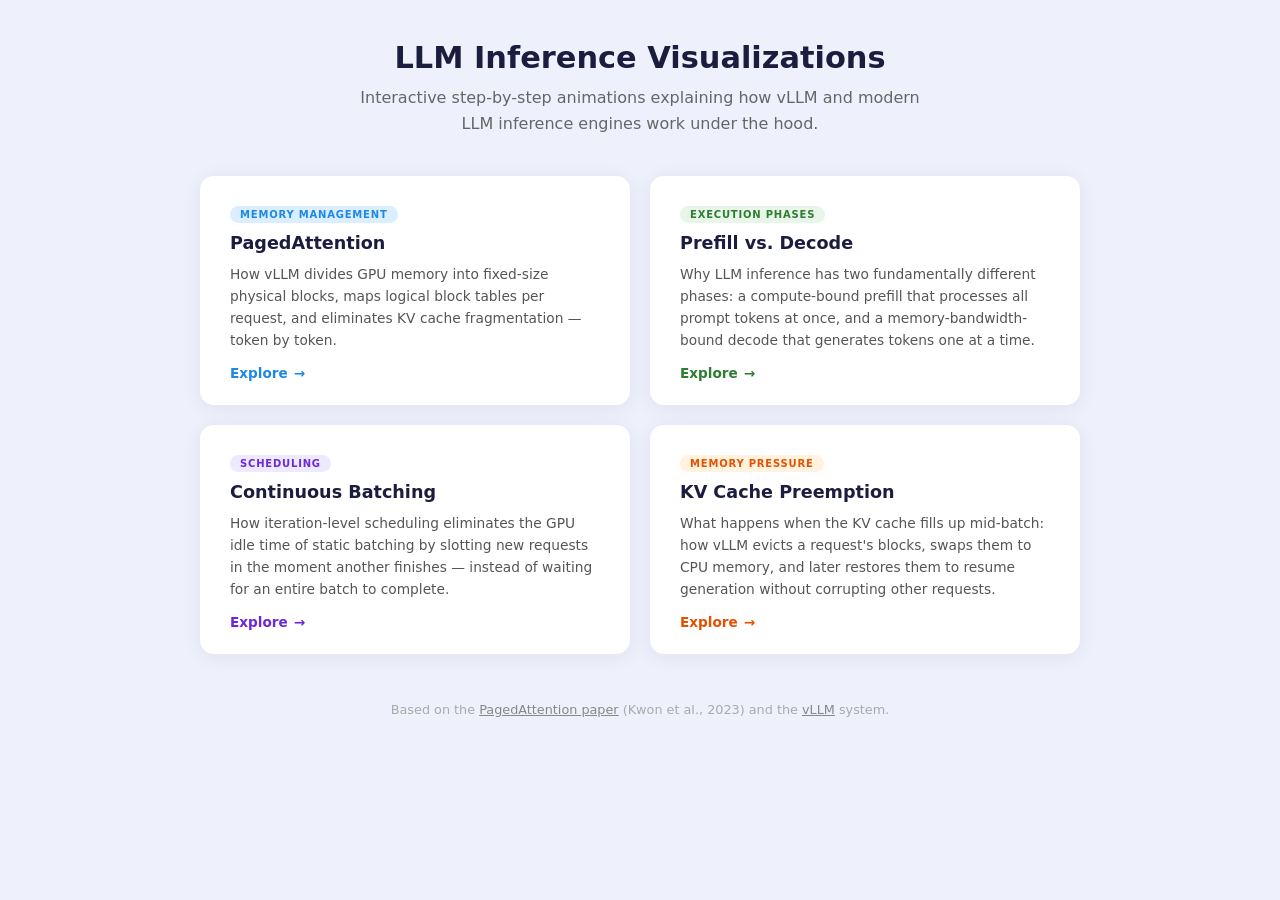
==== vllm/index.html @ 936f93af "Add vLLM inference visualizations suite (/vllm/) - index.html: home page with cards for all 4 animat" ====
<!DOCTYPE html>
<html lang="en">
<head>
<meta charset="UTF-8">
<title>LLM Inference Visualizations</title>
<style>
*{box-sizing:border-box;margin:0;padding:0}
body{
  background:#eef0fc;
  font-family:'Segoe UI',system-ui,sans-serif;
  display:flex;flex-direction:column;align-items:center;
  min-height:100vh;padding:40px 16px;
}
header{text-align:center;margin-bottom:40px}
h1{font-size:1.9rem;color:#1a1d3e;font-weight:800;margin-bottom:10px}
.subtitle{font-size:1rem;color:#666;max-width:580px;line-height:1.6}

.grid{
  display:grid;
  grid-template-columns:repeat(2,1fr);
  gap:20px;
  max-width:880px;width:100%;
}

.card{
  background:#fff;
  border-radius:14px;
  padding:28px 28px 22px;
  box-shadow:0 3px 20px #1a1d3e12;
  text-decoration:none;
  display:flex;flex-direction:column;gap:10px;
  border:2px solid transparent;
  transition:transform .15s ease, box-shadow .15s ease, border-color .15s ease;
}
.card:hover{
  transform:translateY(-3px);
  box-shadow:0 8px 32px #1a1d3e20;
  border-color:var(--accent);
}

.card-tag{
  display:inline-flex;align-items:center;
  background:var(--accent-light);
  color:var(--accent);
  font-size:10px;font-weight:800;
  padding:3px 10px;border-radius:20px;
  text-transform:uppercase;letter-spacing:.8px;
  width:fit-content;
}
.card h2{font-size:1.1rem;color:#1a1d3e;font-weight:700}
.card p{font-size:.86rem;color:#555;line-height:1.6;flex:1}
.card-cta{
  display:flex;align-items:center;gap:6px;
  font-size:.85rem;font-weight:700;color:var(--accent);
  margin-top:4px;
}
.card-cta::after{content:'→';transition:transform .15s}
.card:hover .card-cta::after{transform:translateX(4px)}

.card.blue  {--accent:#1e88e5;--accent-light:#dbeeff}
.card.green {--accent:#2e7d32;--accent-light:#e8f5e9}
.card.purple{--accent:#6d28d9;--accent-light:#ede9fe}
.card.orange{--accent:#e65100;--accent-light:#fff3e0}

footer{margin-top:48px;font-size:.8rem;color:#aaa;text-align:center}
</style>
</head>
<body>

<header>
  <h1>LLM Inference Visualizations</h1>
  <p class="subtitle">Interactive step-by-step animations explaining how vLLM and modern LLM inference engines work under the hood.</p>
</header>

<div class="grid">

  <a class="card blue" href="paged-attention.html">
    <span class="card-tag">Memory Management</span>
    <h2>PagedAttention</h2>
    <p>How vLLM divides GPU memory into fixed-size physical blocks, maps logical block tables per request, and eliminates KV cache fragmentation — token by token.</p>
    <span class="card-cta">Explore</span>
  </a>

  <a class="card green" href="prefill-decode.html">
    <span class="card-tag">Execution Phases</span>
    <h2>Prefill vs. Decode</h2>
    <p>Why LLM inference has two fundamentally different phases: a compute-bound prefill that processes all prompt tokens at once, and a memory-bandwidth-bound decode that generates tokens one at a time.</p>
    <span class="card-cta">Explore</span>
  </a>

  <a class="card purple" href="continuous-batching.html">
    <span class="card-tag">Scheduling</span>
    <h2>Continuous Batching</h2>
    <p>How iteration-level scheduling eliminates the GPU idle time of static batching by slotting new requests in the moment another finishes — instead of waiting for an entire batch to complete.</p>
    <span class="card-cta">Explore</span>
  </a>

  <a class="card orange" href="kv-preemption.html">
    <span class="card-tag">Memory Pressure</span>
    <h2>KV Cache Preemption</h2>
    <p>What happens when the KV cache fills up mid-batch: how vLLM evicts a request's blocks, swaps them to CPU memory, and later restores them to resume generation without corrupting other requests.</p>
    <span class="card-cta">Explore</span>
  </a>

</div>

<footer>Based on the <a href="https://arxiv.org/abs/2309.06180" style="color:#888">PagedAttention paper</a> (Kwon et al., 2023) and the <a href="https://github.com/vllm-project/vllm" style="color:#888">vLLM</a> system.</footer>

</body>
</html>
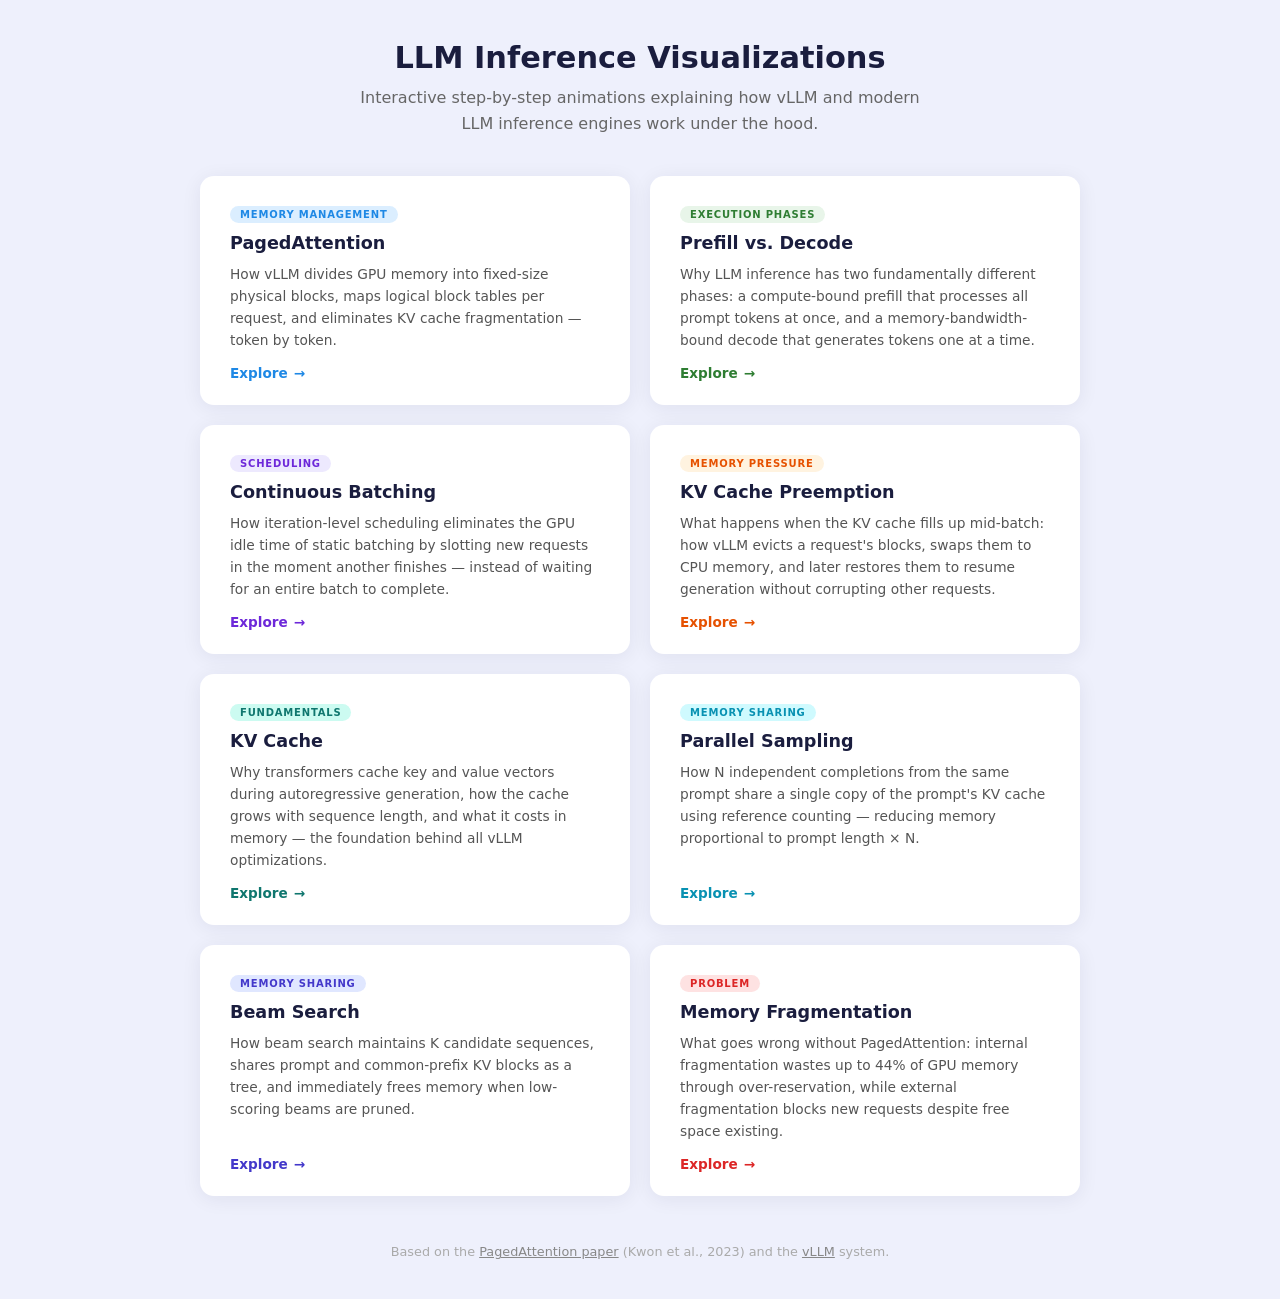
==== commit 511dc20a: "Add vLLM inference visualizations" ====
--- a/vllm/index.html
+++ b/vllm/index.html
@@ -61,6 +61,10 @@
 .card.green {--accent:#2e7d32;--accent-light:#e8f5e9}
 .card.purple{--accent:#6d28d9;--accent-light:#ede9fe}
 .card.orange{--accent:#e65100;--accent-light:#fff3e0}
+.card.teal  {--accent:#0f766e;--accent-light:#ccfbf1}
+.card.cyan  {--accent:#0891b2;--accent-light:#cffafe}
+.card.indigo{--accent:#4338ca;--accent-light:#e0e7ff}
+.card.red   {--accent:#dc2626;--accent-light:#fee2e2}
 
 footer{margin-top:48px;font-size:.8rem;color:#aaa;text-align:center}
 </style>
@@ -102,6 +106,34 @@
     <span class="card-cta">Explore</span>
   </a>
 
+  <a class="card teal" href="kv-cache.html">
+    <span class="card-tag">Fundamentals</span>
+    <h2>KV Cache</h2>
+    <p>Why transformers cache key and value vectors during autoregressive generation, how the cache grows with sequence length, and what it costs in memory — the foundation behind all vLLM optimizations.</p>
+    <span class="card-cta">Explore</span>
+  </a>
+
+  <a class="card cyan" href="parallel-sampling.html">
+    <span class="card-tag">Memory Sharing</span>
+    <h2>Parallel Sampling</h2>
+    <p>How N independent completions from the same prompt share a single copy of the prompt's KV cache using reference counting — reducing memory proportional to prompt length × N.</p>
+    <span class="card-cta">Explore</span>
+  </a>
+
+  <a class="card indigo" href="beam-search.html">
+    <span class="card-tag">Memory Sharing</span>
+    <h2>Beam Search</h2>
+    <p>How beam search maintains K candidate sequences, shares prompt and common-prefix KV blocks as a tree, and immediately frees memory when low-scoring beams are pruned.</p>
+    <span class="card-cta">Explore</span>
+  </a>
+
+  <a class="card red" href="fragmentation.html">
+    <span class="card-tag">Problem</span>
+    <h2>Memory Fragmentation</h2>
+    <p>What goes wrong without PagedAttention: internal fragmentation wastes up to 44% of GPU memory through over-reservation, while external fragmentation blocks new requests despite free space existing.</p>
+    <span class="card-cta">Explore</span>
+  </a>
+
 </div>
 
 <footer>Based on the <a href="https://arxiv.org/abs/2309.06180" style="color:#888">PagedAttention paper</a> (Kwon et al., 2023) and the <a href="https://github.com/vllm-project/vllm" style="color:#888">vLLM</a> system.</footer>
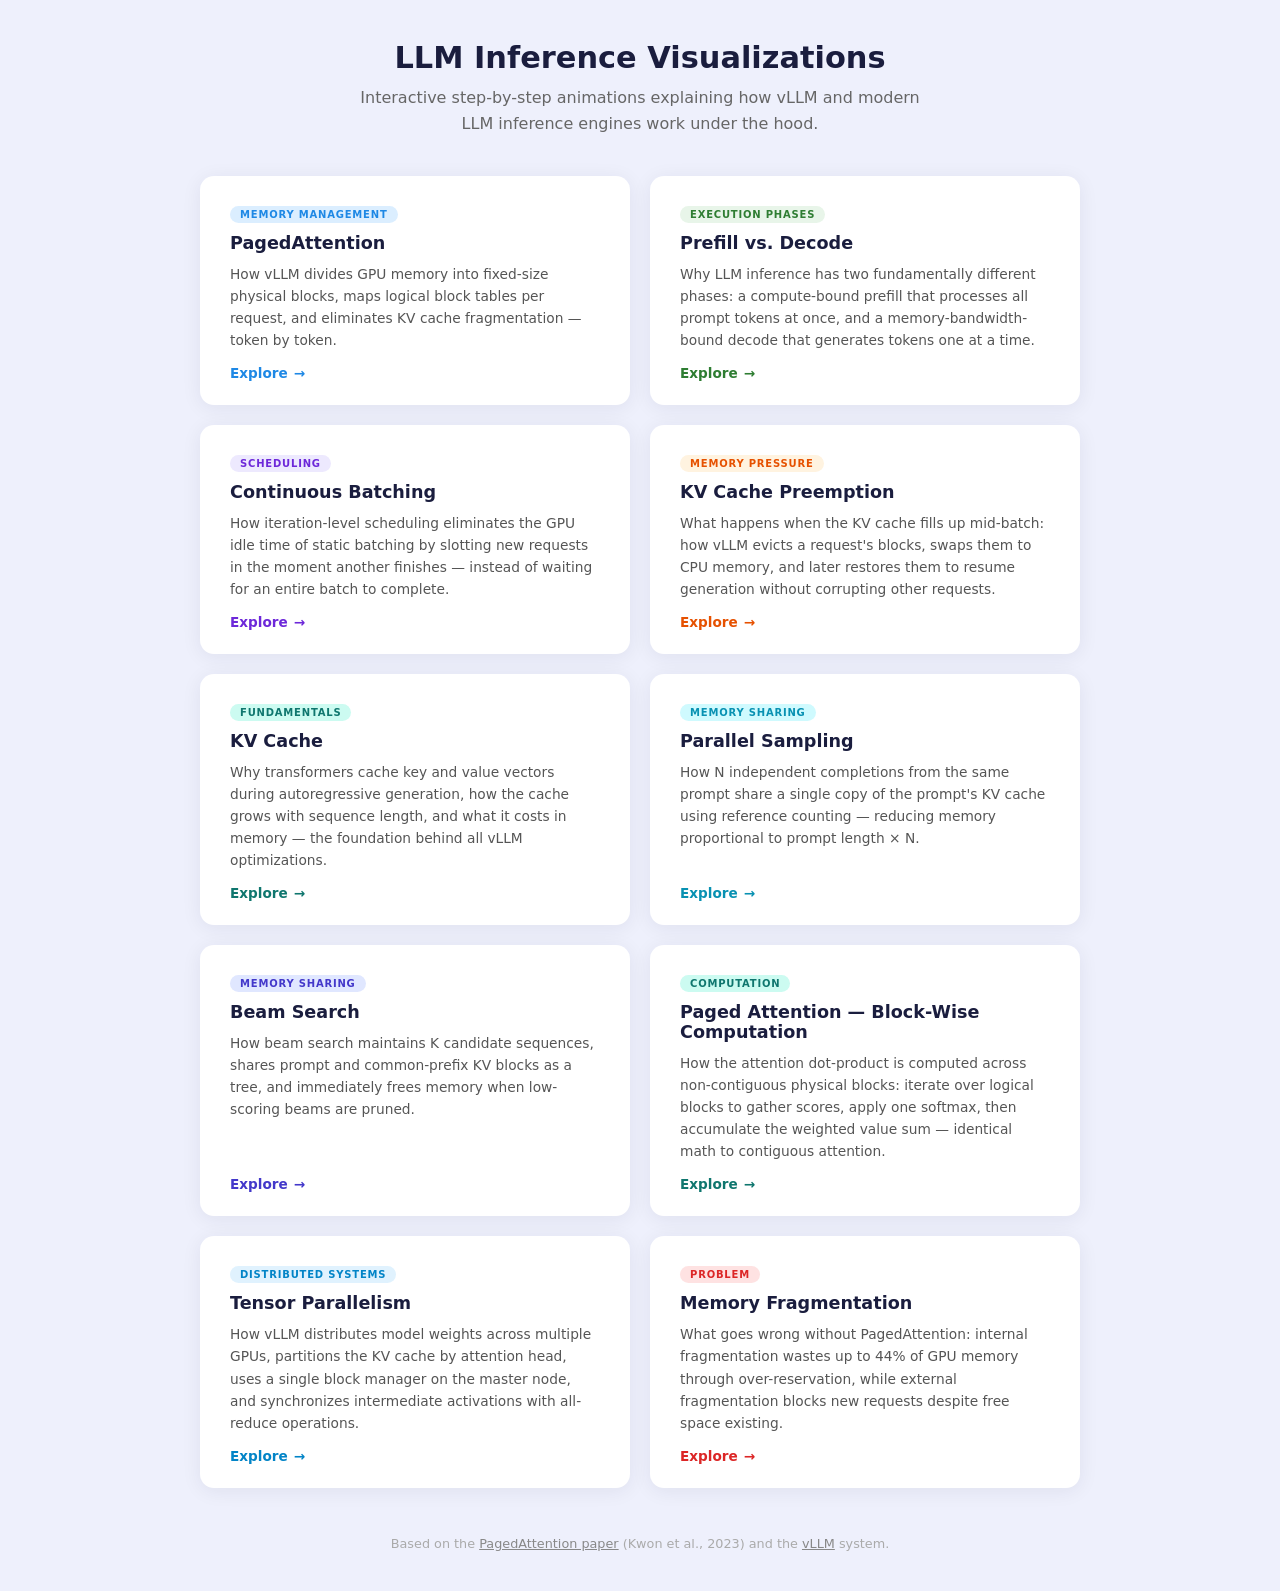
==== commit 720eb8c2: "Add vLLM inference visualizations" ====
--- a/vllm/index.html
+++ b/vllm/index.html
@@ -65,6 +65,7 @@
 .card.cyan  {--accent:#0891b2;--accent-light:#cffafe}
 .card.indigo{--accent:#4338ca;--accent-light:#e0e7ff}
 .card.red   {--accent:#dc2626;--accent-light:#fee2e2}
+.card.sky   {--accent:#0284c7;--accent-light:#e0f2fe}
 
 footer{margin-top:48px;font-size:.8rem;color:#aaa;text-align:center}
 </style>
@@ -127,6 +128,20 @@
     <span class="card-cta">Explore</span>
   </a>
 
+  <a class="card teal" href="paged-attention-computation.html">
+    <span class="card-tag">Computation</span>
+    <h2>Paged Attention — Block-Wise Computation</h2>
+    <p>How the attention dot-product is computed across non-contiguous physical blocks: iterate over logical blocks to gather scores, apply one softmax, then accumulate the weighted value sum — identical math to contiguous attention.</p>
+    <span class="card-cta">Explore</span>
+  </a>
+
+  <a class="card sky" href="distributed-execution.html">
+    <span class="card-tag">Distributed Systems</span>
+    <h2>Tensor Parallelism</h2>
+    <p>How vLLM distributes model weights across multiple GPUs, partitions the KV cache by attention head, uses a single block manager on the master node, and synchronizes intermediate activations with all-reduce operations.</p>
+    <span class="card-cta">Explore</span>
+  </a>
+
   <a class="card red" href="fragmentation.html">
     <span class="card-tag">Problem</span>
     <h2>Memory Fragmentation</h2>
